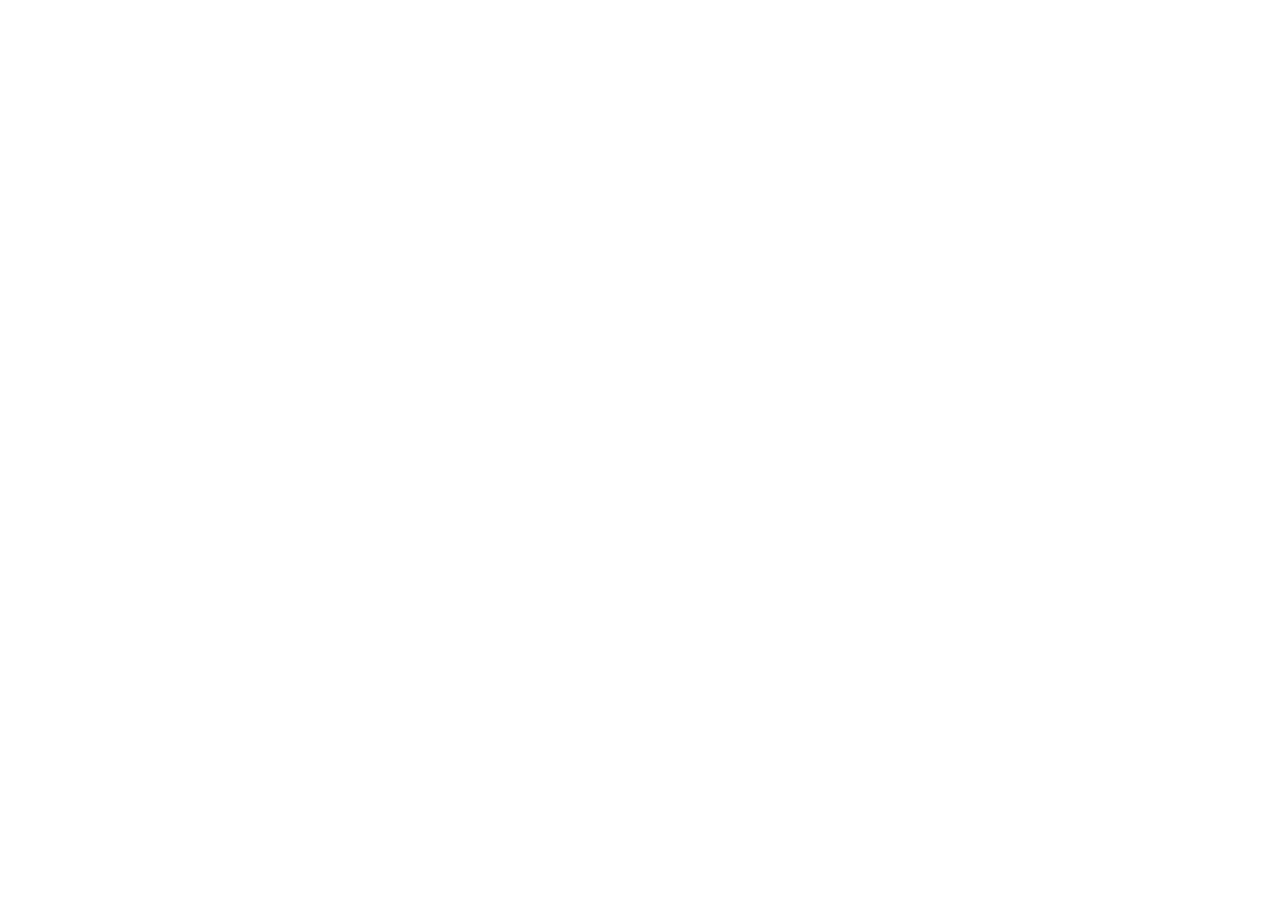
==== teste.html @ 52bd7e6c "Primeiro commit" ====
<!DOCTYPE html>
<html lang="en">
<head>
    <meta charset="UTF-8">
    <meta name="viewport" content="width=device-width, initial-scale=1.0">
    <title>HTML de teste</title>
</head>
<body>
    
</body>
</html>
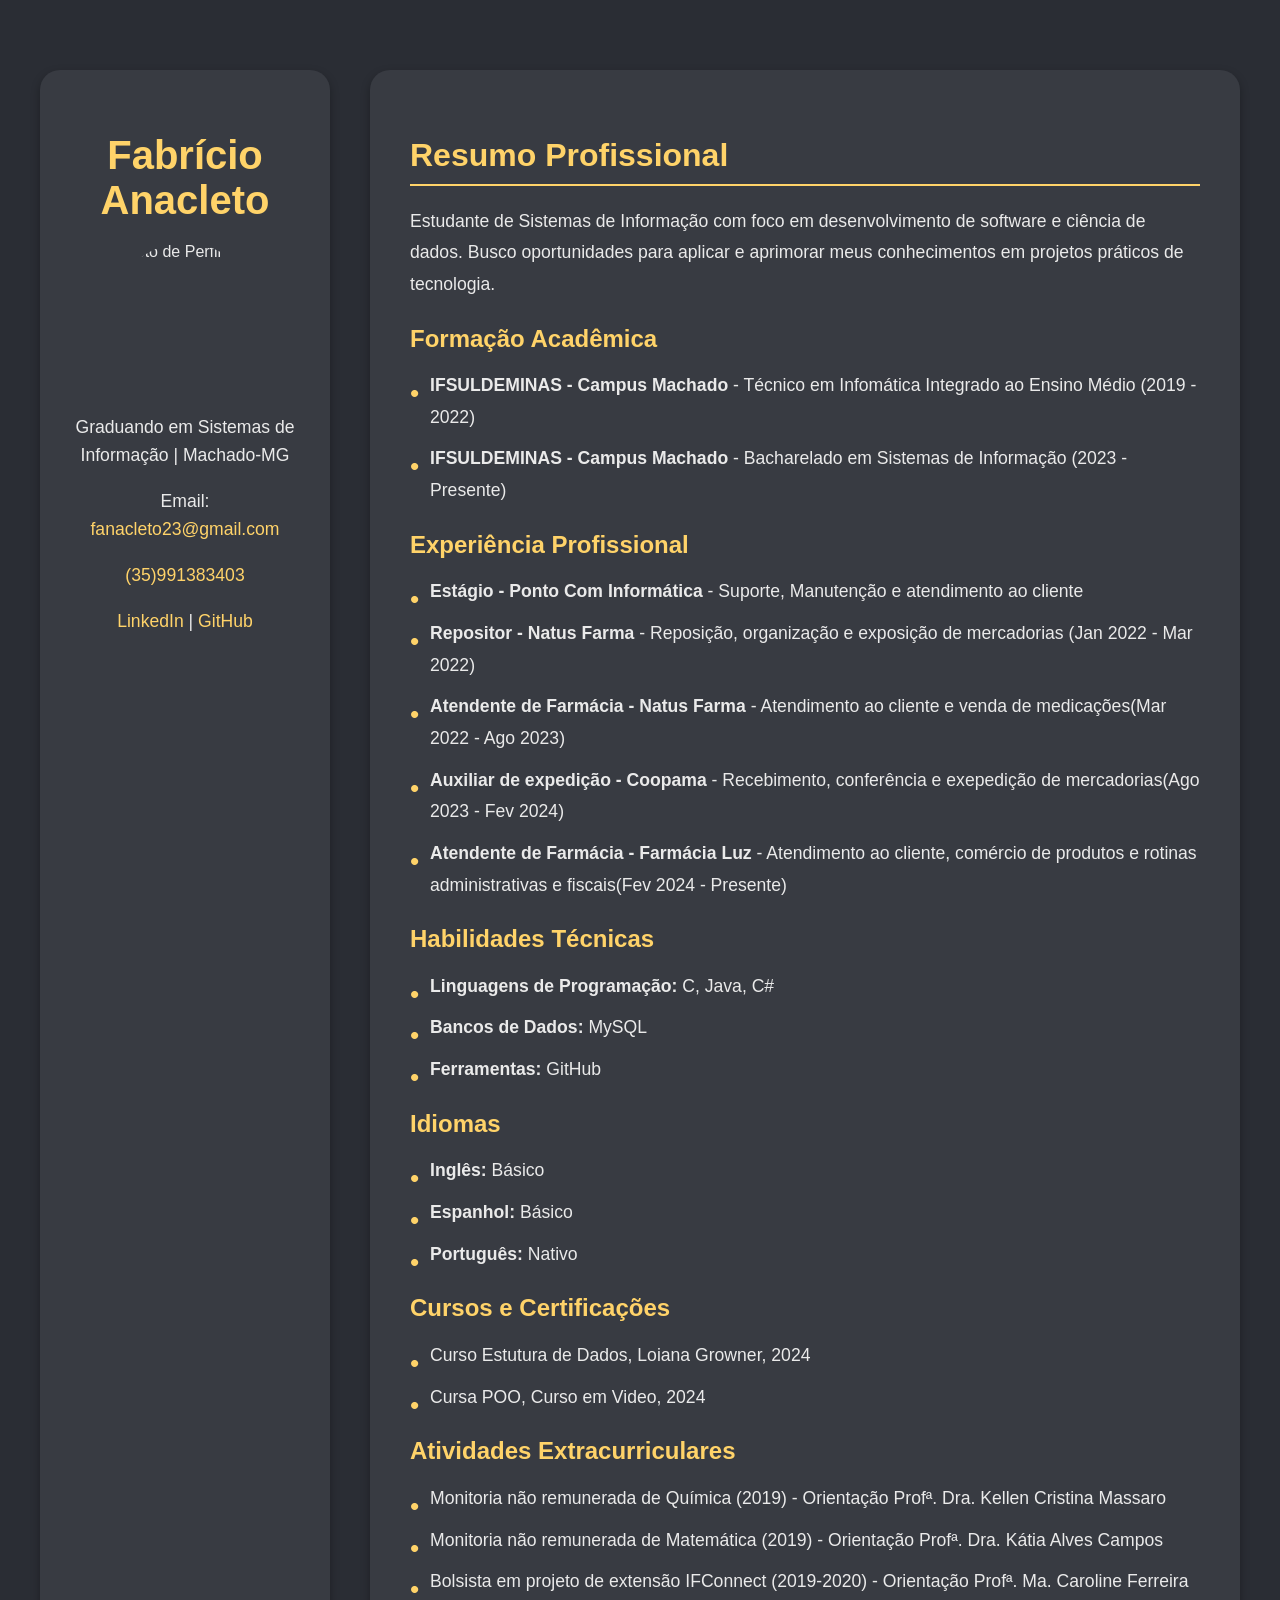
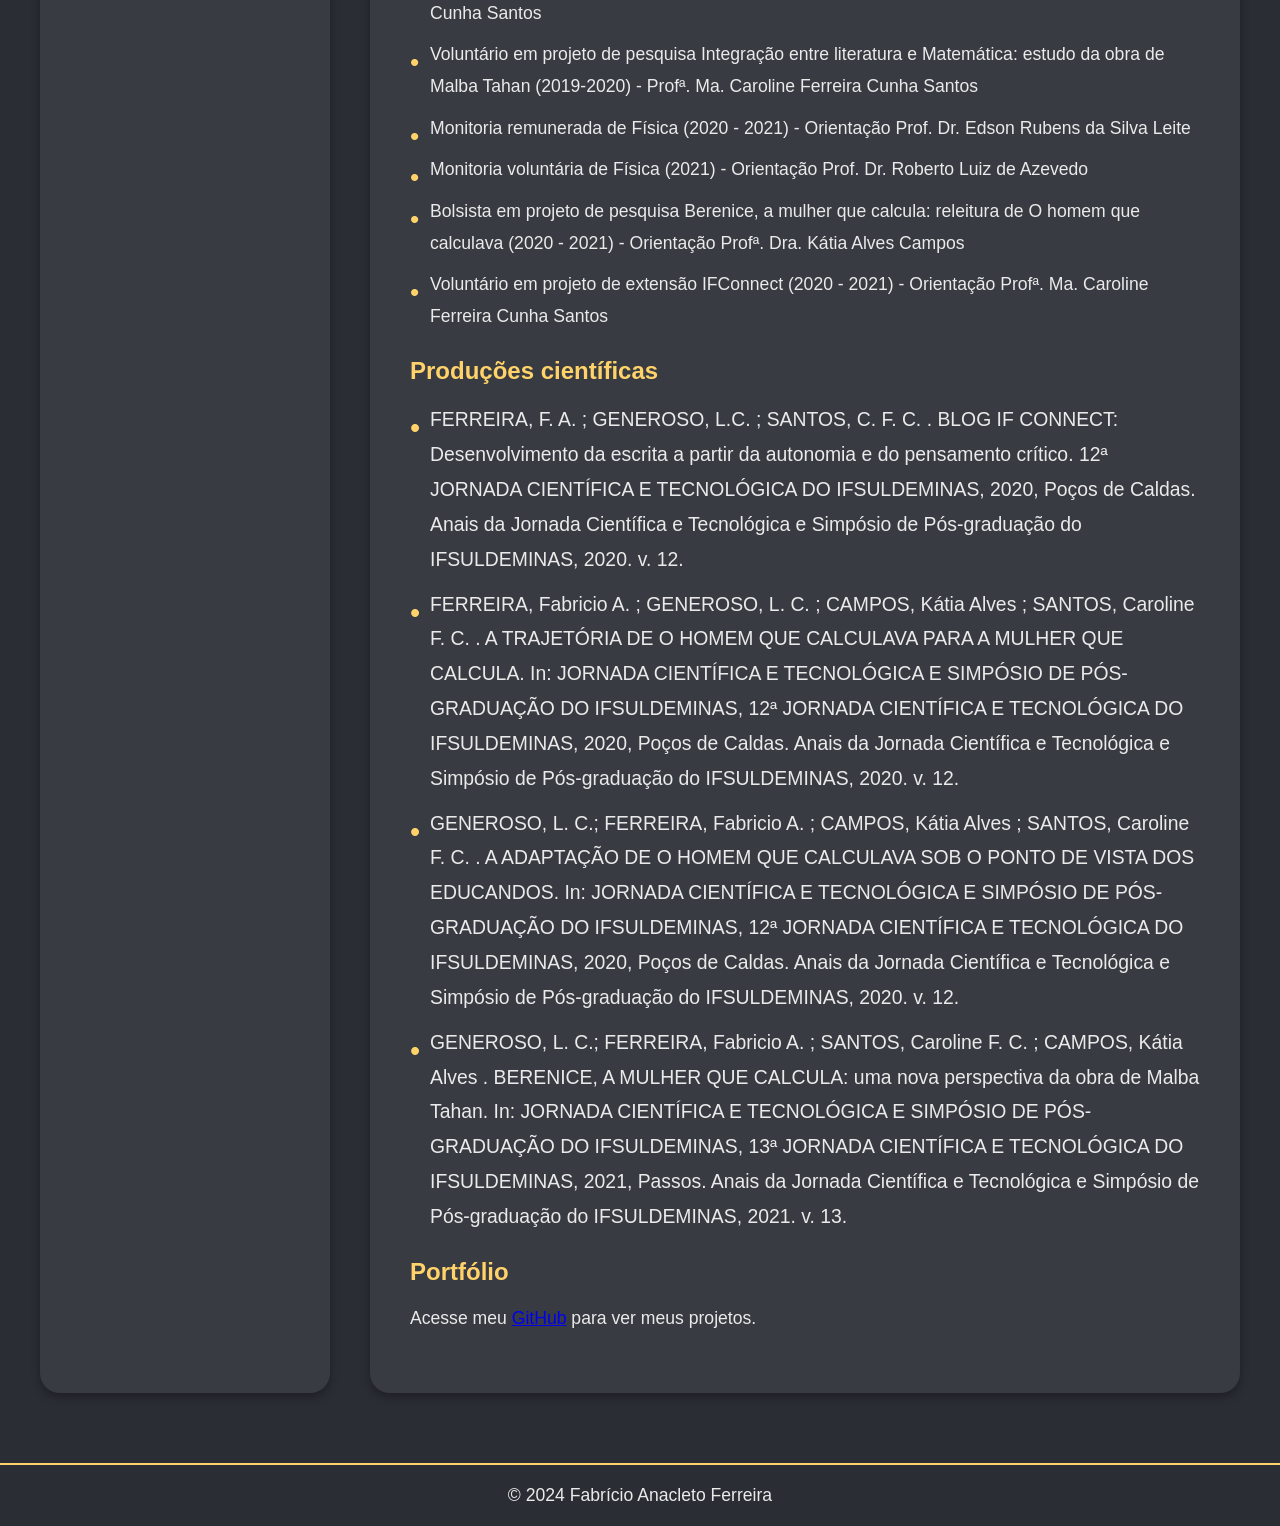
==== commit 56df1742: "Adição de estilo css e informações faltantes no currículo" ====
--- a/teste.html
+++ b/teste.html
@@ -1,11 +1,92 @@
 <!DOCTYPE html>
-<html lang="en">
+<html lang="pt-BR">
 <head>
     <meta charset="UTF-8">
     <meta name="viewport" content="width=device-width, initial-scale=1.0">
-    <title>HTML de teste</title>
+    <title>Currículo - Fabrício Anacleto Ferreira</title>
+    <link rel="stylesheet" href="style.css">
 </head>
 <body>
-    
+
+    <div class="container">
+        <aside class="profile">
+            <h2>Fabrício Anacleto</h2>
+            <img src="https://via.placeholder.com/150" alt="Foto de Perfil">
+            <p>Graduando em Sistemas de Informação | Machado-MG</p>
+            <p>Email: <a href="mailto:fanacleto23@gmail.com">fanacleto23@gmail.com</a></p>
+            <p><a href="https://wa.me/553591383403" target="_blank">(35)991383403</a></p>
+            <p><a href="https://www.linkedin.com/in/fabr%C3%ADcio-anacleto-b98710278/" target="_blank">LinkedIn</a> | <a href="https://github.com/anacleto241" target="_blank">GitHub</a></p>
+        </aside>
+
+        <section class="content">
+            <h2>Resumo Profissional</h2>
+            <p>Estudante de Sistemas de Informação com foco em desenvolvimento de software e ciência de dados. Busco oportunidades para aplicar e aprimorar meus conhecimentos em projetos práticos de tecnologia.</p>
+
+            <h3>Formação Acadêmica</h3>
+            <ul>
+                <li><strong>IFSULDEMINAS - Campus Machado</strong> - Técnico em Infomática Integrado ao Ensino Médio (2019 - 2022)</li>
+                <li><strong>IFSULDEMINAS - Campus Machado</strong> - Bacharelado em Sistemas de Informação (2023 - Presente)</li>
+            </ul>
+
+            <h3>Experiência Profissional</h3>
+            <ul>
+                <li><strong>Estágio - Ponto Com Informática</strong> - Suporte, Manutenção e atendimento ao cliente</li>
+                <li><strong>Repositor - Natus Farma</strong> - Reposição, organização e exposição de mercadorias (Jan 2022 - Mar 2022)</li>
+                <li><strong>Atendente de Farmácia - Natus Farma</strong> - Atendimento ao cliente e venda de medicações(Mar 2022 - Ago 2023)</li>
+                <li><strong>Auxiliar de expedição - Coopama</strong> - Recebimento, conferência e exepedição de mercadorias(Ago 2023 - Fev 2024)</li>
+                <li><strong>Atendente de Farmácia - Farmácia Luz</strong> - Atendimento ao cliente, comércio de produtos e rotinas administrativas e fiscais(Fev 2024 - Presente)</li>
+
+            </ul>
+
+            <h3>Habilidades Técnicas</h3>
+            <ul>
+                <li><strong>Linguagens de Programação:</strong> C, Java, C#</li>
+                <li><strong>Bancos de Dados:</strong> MySQL</li>
+                <li><strong>Ferramentas:</strong> GitHub</li>
+            </ul>
+
+            <h3>Idiomas</h3>
+            <ul>
+                <li><strong>Inglês:</strong> Básico </li>
+                <li><strong>Espanhol:</strong> Básico </li>
+                <li><strong>Português:</strong> Nativo </li>
+            </ul>
+
+            <h3>Cursos e Certificações</h3>
+            <ul>
+                <li>Curso Estutura de Dados, Loiana Growner, 2024</li>
+                <li>Cursa POO, Curso em Video, 2024</li>
+            </ul>
+
+            <h3>Atividades Extracurriculares</h3>
+            <ul>
+                <li>Monitoria não remunerada de Química (2019) - Orientação Profª. Dra. Kellen Cristina Massaro</li>
+                <li>Monitoria não remunerada de Matemática (2019) - Orientação Profª. Dra. Kátia Alves Campos</li>
+                <li>Bolsista em projeto de extensão IFConnect (2019-2020) - Orientação Profª. Ma. Caroline Ferreira Cunha Santos</li>
+                <li>Voluntário em projeto de pesquisa Integração entre literatura e Matemática: estudo da obra de Malba Tahan (2019-2020) - Profª. Ma. Caroline Ferreira Cunha Santos</li>
+                <li>Monitoria remunerada de Física (2020 - 2021) - Orientação Prof. Dr. Edson Rubens da Silva Leite</li>
+                <li>Monitoria voluntária de Física (2021) - Orientação Prof. Dr. Roberto Luiz de Azevedo</li>
+                <li>Bolsista em projeto de pesquisa Berenice, a mulher que calcula: releitura de O homem que calculava (2020 - 2021) - Orientação Profª. Dra. Kátia Alves Campos</li>
+                <li>Voluntário em projeto de extensão IFConnect (2020 - 2021) - Orientação Profª. Ma. Caroline Ferreira Cunha Santos</li>
+            </ul>
+
+            <h3>Produções científicas</h3>
+            <ul>
+                <ul>
+                    <li>FERREIRA, F. A. ; GENEROSO, L.C. ; SANTOS, C. F. C. . BLOG IF CONNECT: Desenvolvimento da escrita a partir da autonomia e do pensamento crítico. 12ª JORNADA CIENTÍFICA E TECNOLÓGICA DO IFSULDEMINAS, 2020, Poços de Caldas. Anais da Jornada Científica e Tecnológica e Simpósio de Pós-graduação do IFSULDEMINAS, 2020. v. 12.</li>
+                    <li>FERREIRA, Fabricio A. ; GENEROSO, L. C. ; CAMPOS, Kátia Alves ; SANTOS, Caroline F. C. . A TRAJETÓRIA DE O HOMEM QUE CALCULAVA PARA A MULHER QUE CALCULA. In: JORNADA CIENTÍFICA E TECNOLÓGICA E SIMPÓSIO DE PÓS-GRADUAÇÃO DO IFSULDEMINAS, 12ª JORNADA CIENTÍFICA E TECNOLÓGICA DO IFSULDEMINAS, 2020, Poços de Caldas. Anais da Jornada Científica e Tecnológica e Simpósio de Pós-graduação do IFSULDEMINAS, 2020. v. 12.</li>
+                    <li>GENEROSO, L. C.; FERREIRA, Fabricio A. ; CAMPOS, Kátia Alves ; SANTOS, Caroline F. C. . A ADAPTAÇÃO DE O HOMEM QUE CALCULAVA SOB O PONTO DE VISTA DOS EDUCANDOS. In: JORNADA CIENTÍFICA E TECNOLÓGICA E SIMPÓSIO DE PÓS-GRADUAÇÃO DO IFSULDEMINAS, 12ª JORNADA CIENTÍFICA E TECNOLÓGICA DO IFSULDEMINAS, 2020, Poços de Caldas. Anais da Jornada Científica e Tecnológica e Simpósio de Pós-graduação do IFSULDEMINAS, 2020. v. 12.</li>
+                    <li>GENEROSO, L. C.; FERREIRA, Fabricio A. ; SANTOS, Caroline F. C. ; CAMPOS, Kátia Alves . BERENICE, A MULHER QUE CALCULA: uma nova perspectiva da obra de Malba Tahan. In: JORNADA CIENTÍFICA E TECNOLÓGICA E SIMPÓSIO DE PÓS-GRADUAÇÃO DO IFSULDEMINAS, 13ª JORNADA CIENTÍFICA E TECNOLÓGICA DO IFSULDEMINAS, 2021, Passos. Anais da Jornada Científica e Tecnológica e Simpósio de Pós-graduação do IFSULDEMINAS, 2021. v. 13.</li>
+                </ul>
+            </ul>
+            <h3>Portfólio</h3>
+            <p>Acesse meu <a href="https://github.com/anacleto241" target="_blank">GitHub</a> para ver meus projetos.</p>
+        </section>
+    </div>
+
+    <footer>
+        <p>&copy; 2024 Fabrício Anacleto Ferreira</p>
+    </footer>
+
 </body>
-</html>+</html>
--- a/style.css
+++ b/style.css
@@ -0,0 +1,118 @@
+body {
+    margin: 0;
+    padding: 0;
+    font-family: 'Arial', sans-serif;
+    background-color: #2a2d34;
+    color: #eaeaea;
+}
+
+.container {
+    max-width: 1200px;
+    margin: 50px auto;
+    display: grid;
+    grid-template-columns: 1fr 3fr;
+    gap: 40px;
+    padding: 20px;
+}
+
+.profile {
+    background-color: #383b42;
+    border-radius: 20px;
+    padding: 30px;
+    box-shadow: 0 4px 10px rgba(0, 0, 0, 0.3);
+}
+
+.profile h2 {
+    color: #ffd369;
+    font-size: 2.5em;
+    margin-bottom: 20px;
+    text-align: center;
+}
+
+.profile img {
+    border-radius: 50%;
+    width: 150px;
+    height: 150px;
+    display: block;
+    margin: 20px auto;
+}
+
+.profile p {
+    font-size: 1.1em;
+    text-align: center;
+    line-height: 1.6;
+}
+
+.profile a {
+    color: #ffd369;
+    text-decoration: none;
+}
+
+.content {
+    background-color: #383b42;
+    border-radius: 20px;
+    padding: 40px;
+    box-shadow: 0 4px 10px rgba(0, 0, 0, 0.3);
+}
+
+.content h2 {
+    color: #ffd369;
+    font-size: 2em;
+    border-bottom: 2px solid #ffd369;
+    padding-bottom: 10px;
+    margin-bottom: 20px;
+}
+
+.content h3 {
+    color: #ffd369;
+    font-size: 1.5em;
+    margin-bottom: 10px;
+}
+
+.content p, .content ul {
+    font-size: 1.1em;
+    line-height: 1.8;
+}
+
+.content ul {
+    list-style: none;
+    padding: 0;
+}
+
+.content ul li {
+    margin-bottom: 10px;
+    padding-left: 20px;
+    position: relative;
+}
+
+.content ul li::before {
+    content: "•";
+    position: absolute;
+    left: 0;
+    color: #ffd369;
+    font-size: 1.5em;
+}
+
+footer {
+    background-color: #2a2d34;
+    text-align: center;
+    padding: 20px 0;
+    color: #eaeaea;
+    margin-top: 50px;
+    border-top: 2px solid #ffd369;
+}
+
+footer p {
+    margin: 0;
+    font-size: 1.1em;
+}
+
+@media (max-width: 768px) {
+    .container {
+        grid-template-columns: 1fr;
+    }
+
+    .profile {
+        margin-bottom: 30px;
+    }
+}
